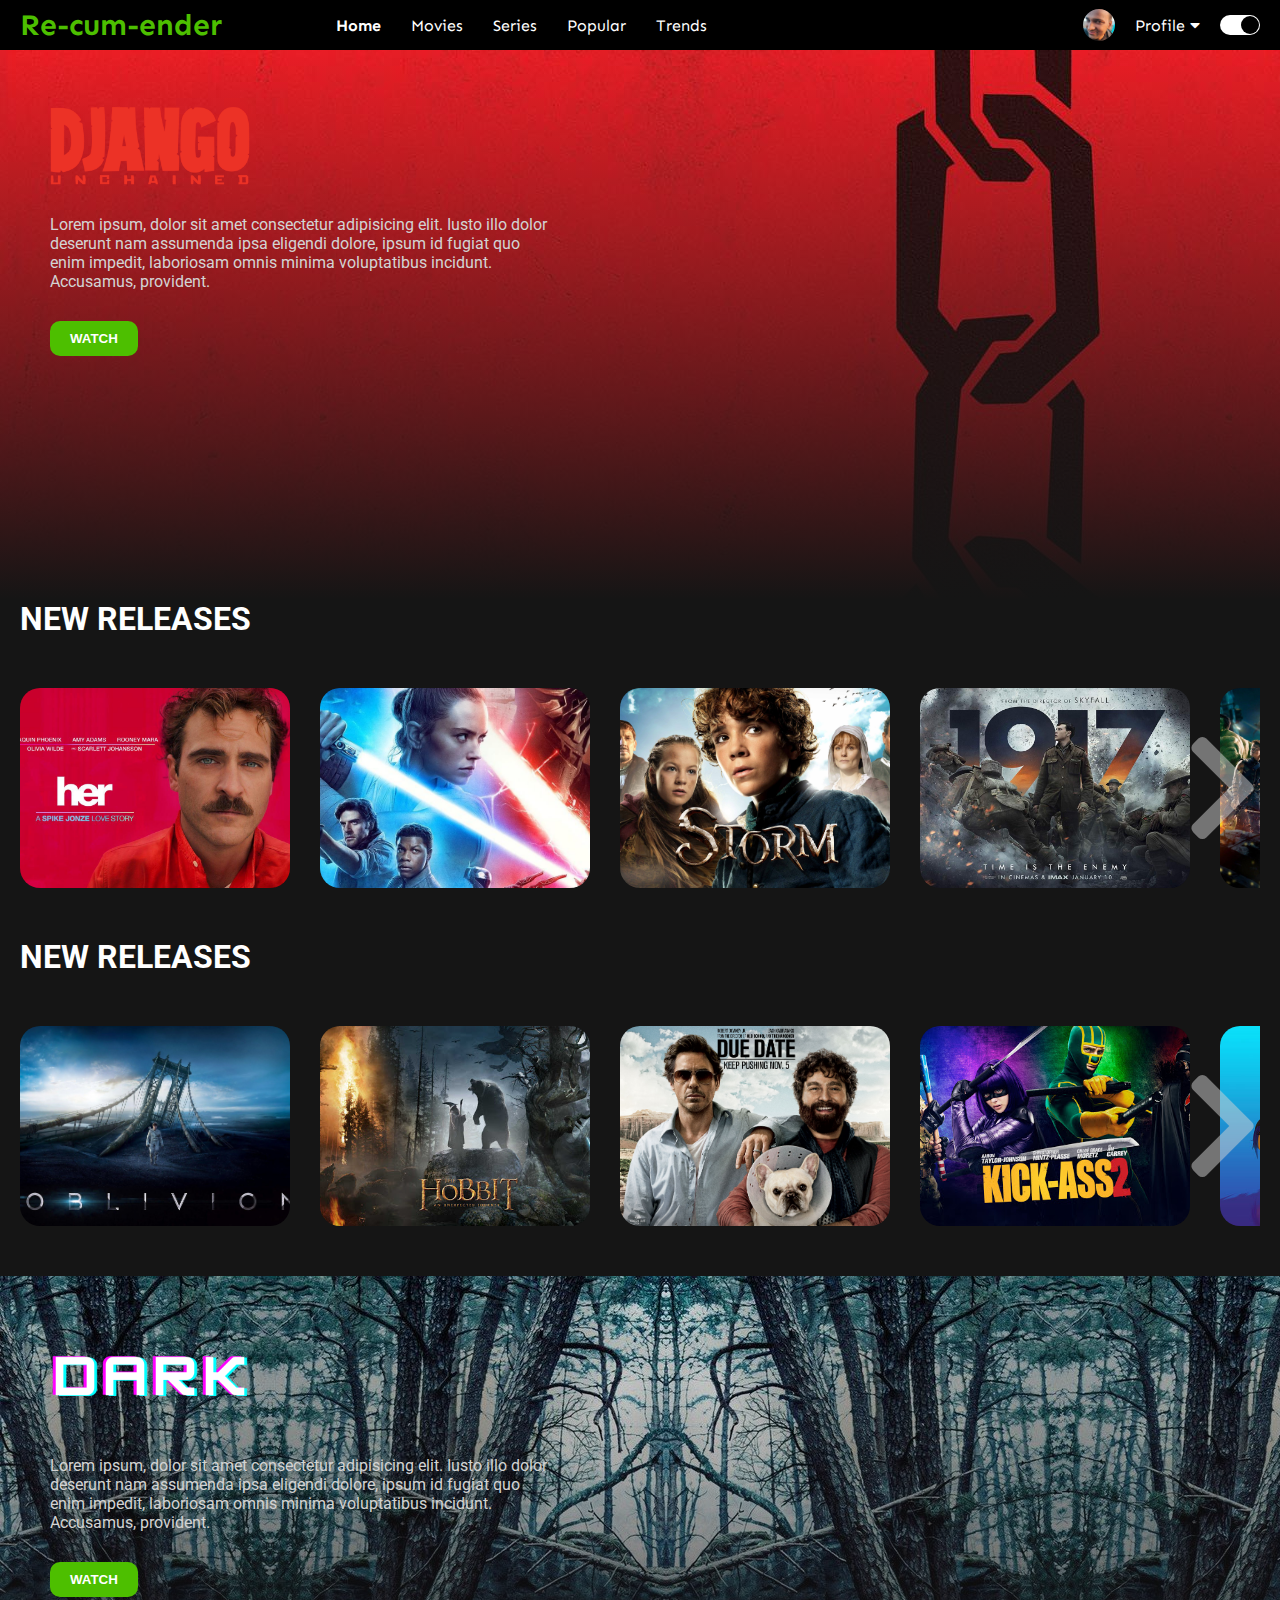
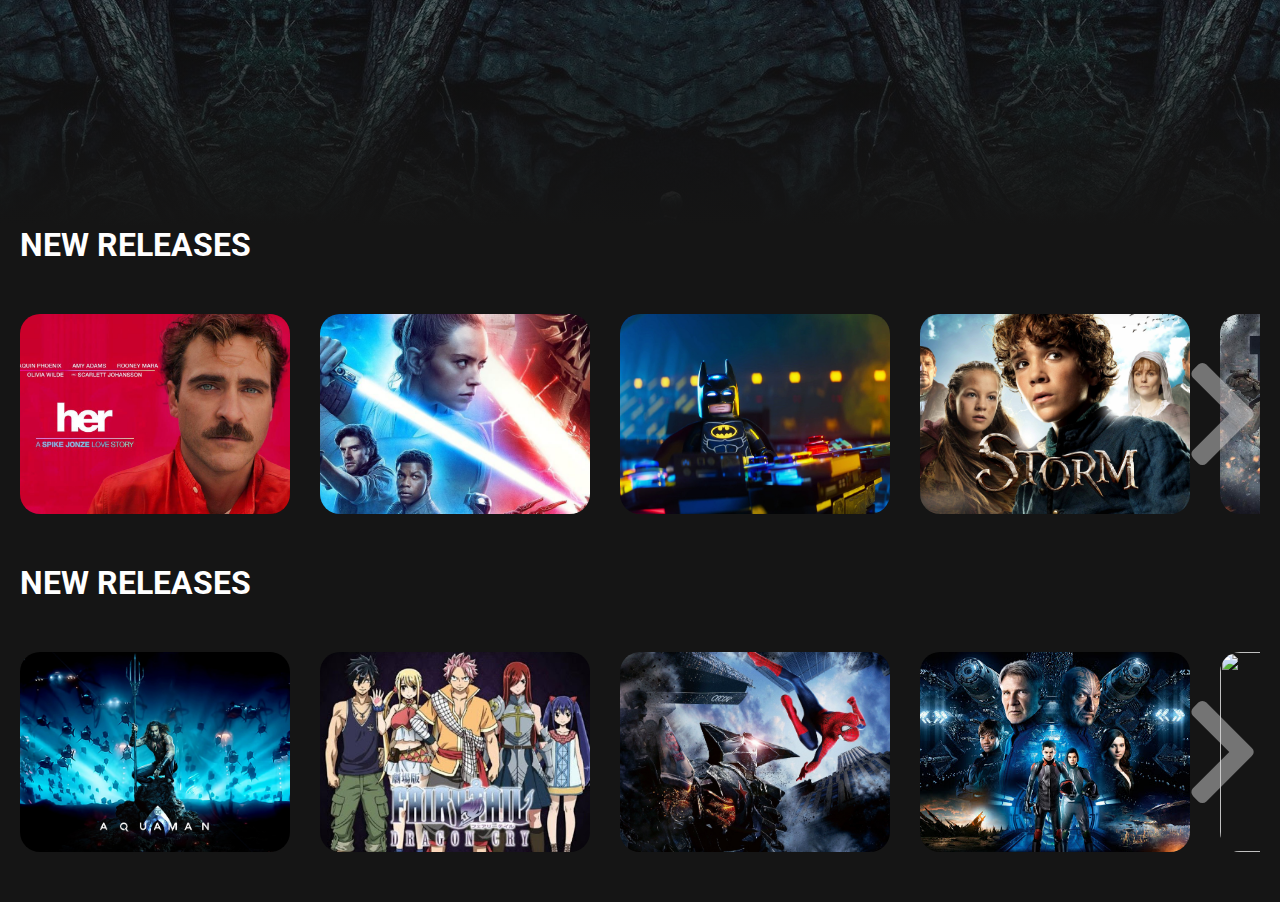
==== index.html @ 2d12590e "first commit" ====
<html lang="en">

<head>
    <meta charset="UTF-8">
    <meta http-equiv="X-UA-Compatible" content="IE=edge">
    <meta name="viewport" content="width=device-width, initial-scale=1.0">
    <link rel="stylesheet" href="style.css">
    <link
        href="https://fonts.googleapis.com/css2?family=Roboto:wght@100;300;400;500;700;900&family=Sen:wght@400;700;800&display=swap"
        rel="stylesheet">
    <link rel="stylesheet" href="https://cdnjs.cloudflare.com/ajax/libs/font-awesome/5.15.2/css/all.min.css">
    <link rel="stylesheet" href="https://unicons.iconscout.com/release/v4.0.0/css/line.css">
    <title>Movie Design</title>
</head>

<body>
    <div class="navbar">
        <div class="navbar-container">
            <div class="logo-container">
                <h1 class="logo">Re-cum-ender</h1>
            </div>
            <div class="menu-container">
                <ul class="menu-list">
                    <li class="menu-list-item active">Home</li>
                    <li class="menu-list-item">Movies</li>
                    <li class="menu-list-item">Series</li>
                    <li class="menu-list-item">Popular</li>
                    <li class="menu-list-item">Trends</li>

                </ul>
            </div>
            <div class="input-box">
                <input type="text" placeholder="Search...">
                <span class="icon">
                    <i class="uil uil-search search-icon"></i>
                </span>
                <i class="uil uil-times close-icon"></i>
            </div>
            <div class="profile-container" >
                <img class="profile-picture" src="naughty_vivek.jpg" alt="">
                <div class="profile-text-container" onclick="toggleMenu()" >
                    <span class="profile-text">Profile</span>
                    <i class="fas fa-caret-down"></i>
                    <div class="profile-menu" id="profileMenu">
                        <div class="sub-profile-menu">
                            <div class="user-info">
                                <img class="profile-picture" src="naughty_vivek.jpg" alt="">
                                <h2>Naughty Vivek</h2>
                            </div>
                            <hr>

                            <a href="#" class="profile-sub-menu-link">
                                
                                <p>Edit Profile</p>
                                <i class="fas fa-caret-right"></i>
                            </a>
                            <a href="#" class="profile-sub-menu-link">
                                <i class="fa fa-sign-out"></i>
                                <p>Logout</p>
                                <i class="fas fa-caret-right"></i>
                            </a>
                        </div>
                    </div>
                </div>
                <div class="toggle">
                    <!-- <i class="fas fa-moon toggle-icon"></i>
                    <i class="fas fa-sun toggle-icon"></i> -->
                    <div class="toggle-ball"></div>
                </div>
            </div>
        </div>
    </div>
    <!-- <div class="sidebar">
        <i class="left-menu-icon fas fa-search"></i>
        <i class="left-menu-icon fas fa-home"></i>
        <i class="left-menu-icon fas fa-users"></i>
        <i class="left-menu-icon fas fa-bookmark"></i>
        <i class="left-menu-icon fas fa-tv"></i>
        <i class="left-menu-icon fas fa-hourglass-start"></i>
        <i class="left-menu-icon fas fa-shopping-cart"></i>
    </div> -->
    <div class="container">
        <div class="content-container">
            <div class="featured-content"
                style="background: linear-gradient(to bottom, rgba(0,0,0,0), #151515), url('img/f-1.jpg');">
                <img class="featured-title" src="img/f-t-1.png" alt="">
                <p class="featured-desc">Lorem ipsum, dolor sit amet consectetur adipisicing elit. Iusto illo dolor
                    deserunt nam assumenda ipsa eligendi dolore, ipsum id fugiat quo enim impedit, laboriosam omnis
                    minima voluptatibus incidunt. Accusamus, provident.</p>
                <button class="featured-button">WATCH</button>
            </div>
            <div class="movie-list-container">
                <h1 class="movie-list-title">NEW RELEASES</h1>
                <div class="movie-list-wrapper">
                    <div class="movie-list">
                        <div class="movie-list-item">
                            <img class="movie-list-item-img" src="img/1.jpeg" alt="">
                            <span class="movie-list-item-title">Her</span>
                            <p class="movie-list-item-desc">Lorem ipsum dolor sit amet consectetur adipisicing elit. At
                                hic fugit similique accusantium.</p>
                            <button class="movie-list-item-button">Watch</button>
                        </div>
                        <div class="movie-list-item">
                            <img class="movie-list-item-img" src="img/2.jpeg" alt="">
                            <span class="movie-list-item-title">Star Wars</span>
                            <p class="movie-list-item-desc">Lorem ipsum dolor sit amet consectetur adipisicing elit. At
                                hic fugit similique accusantium.</p>
                            <button class="movie-list-item-button">Watch</button>
                        </div>
                        <div class="movie-list-item">
                            <img class="movie-list-item-img" src="img/3.jpg" alt="">
                            <span class="movie-list-item-title">Storm</span>
                            <p class="movie-list-item-desc">Lorem ipsum dolor sit amet consectetur adipisicing elit. At
                                hic fugit similique accusantium.</p>
                            <button class="movie-list-item-button">Watch</button>
                        </div>
                        <div class="movie-list-item">
                            <img class="movie-list-item-img" src="img/4.jpg" alt="">
                            <span class="movie-list-item-title">1917</span>
                            <p class="movie-list-item-desc">Lorem ipsum dolor sit amet consectetur adipisicing elit. At
                                hic fugit similique accusantium.</p>
                            <button class="movie-list-item-button">Watch</button>
                        </div>
                        <div class="movie-list-item">
                            <img class="movie-list-item-img" src="img/5.jpg" alt="">
                            <span class="movie-list-item-title">Avengers</span>
                            <p class="movie-list-item-desc">Lorem ipsum dolor sit amet consectetur adipisicing elit. At
                                hic fugit similique accusantium.</p>
                            <button class="movie-list-item-button">Watch</button>
                        </div>
                        <div class="movie-list-item">
                            <img class="movie-list-item-img" src="img/6.jpg" alt="">
                            <span class="movie-list-item-title">Her</span>
                            <p class="movie-list-item-desc">Lorem ipsum dolor sit amet consectetur adipisicing elit. At
                                hic fugit similique accusantium.</p>
                            <button class="movie-list-item-button">Watch</button>
                        </div>
                        <div class="movie-list-item">
                            <img class="movie-list-item-img" src="img/7.jpg" alt="">
                            <span class="movie-list-item-title">Her</span>
                            <p class="movie-list-item-desc">Lorem ipsum dolor sit amet consectetur adipisicing elit. At
                                hic fugit similique accusantium.</p>
                            <button class="movie-list-item-button">Watch</button>
                        </div>
                    </div>
                    <i class="fas fa-chevron-right arrow"></i>
                </div>
            </div>
            <div class="movie-list-container">
                <h1 class="movie-list-title">NEW RELEASES</h1>
                <div class="movie-list-wrapper">
                    <div class="movie-list">
                        <div class="movie-list-item">
                            <img class="movie-list-item-img" src="img/8.jpg" alt="">
                            <span class="movie-list-item-title">Her</span>
                            <p class="movie-list-item-desc">Lorem ipsum dolor sit amet consectetur adipisicing elit. At
                                hic fugit similique accusantium.</p>
                            <button class="movie-list-item-button">Watch</button>
                        </div>
                        <div class="movie-list-item">
                            <img class="movie-list-item-img" src="img/9.jpg" alt="">
                            <span class="movie-list-item-title">Her</span>
                            <p class="movie-list-item-desc">Lorem ipsum dolor sit amet consectetur adipisicing elit. At
                                hic fugit similique accusantium.</p>
                            <button class="movie-list-item-button">Watch</button>
                        </div>
                        <div class="movie-list-item">
                            <img class="movie-list-item-img" src="img/10.jpg" alt="">
                            <span class="movie-list-item-title">Her</span>
                            <p class="movie-list-item-desc">Lorem ipsum dolor sit amet consectetur adipisicing elit. At
                                hic fugit similique accusantium.</p>
                            <button class="movie-list-item-button">Watch</button>
                        </div>
                        <div class="movie-list-item">
                            <img class="movie-list-item-img" src="img/11.jpg" alt="">
                            <span class="movie-list-item-title">Her</span>
                            <p class="movie-list-item-desc">Lorem ipsum dolor sit amet consectetur adipisicing elit. At
                                hic fugit similique accusantium.</p>
                            <button class="movie-list-item-button">Watch</button>
                        </div>
                        <div class="movie-list-item">
                            <img class="movie-list-item-img" src="img/12.jpg" alt="">
                            <span class="movie-list-item-title">Her</span>
                            <p class="movie-list-item-desc">Lorem ipsum dolor sit amet consectetur adipisicing elit. At
                                hic fugit similique accusantium.</p>
                            <button class="movie-list-item-button">Watch</button>
                        </div>
                        <div class="movie-list-item">
                            <img class="movie-list-item-img" src="img/1.jpg" alt="">
                            <span class="movie-list-item-title">Her</span>
                            <p class="movie-list-item-desc">Lorem ipsum dolor sit amet consectetur adipisicing elit. At
                                hic fugit similique accusantium.</p>
                            <button class="movie-list-item-button">Watch</button>
                        </div>
                        <div class="movie-list-item">
                            <img class="movie-list-item-img" src="img/1.jpg" alt="">
                            <span class="movie-list-item-title">Her</span>
                            <p class="movie-list-item-desc">Lorem ipsum dolor sit amet consectetur adipisicing elit. At
                                hic fugit similique accusantium.</p>
                            <button class="movie-list-item-button">Watch</button>
                        </div>
                    </div>
                    <i class="fas fa-chevron-right arrow"></i>
                </div>
            </div>
            <div class="featured-content"
                style="background: linear-gradient(to bottom, rgba(0,0,0,0), #151515), url('img/f-2.jpg');">
                <img class="featured-title" src="img/f-t-2.png" alt="">
                <p class="featured-desc">Lorem ipsum, dolor sit amet consectetur adipisicing elit. Iusto illo dolor
                    deserunt nam assumenda ipsa eligendi dolore, ipsum id fugiat quo enim impedit, laboriosam omnis
                    minima voluptatibus incidunt. Accusamus, provident.</p>
                <button class="featured-button">WATCH</button>
            </div>
            <div class="movie-list-container">
                <h1 class="movie-list-title">NEW RELEASES</h1>
                <div class="movie-list-wrapper">
                    <div class="movie-list">
                        <div class="movie-list-item">
                            <img class="movie-list-item-img" src="img/1.jpeg" alt="">
                            <span class="movie-list-item-title">Her</span>
                            <p class="movie-list-item-desc">Lorem ipsum dolor sit amet consectetur adipisicing elit. At
                                hic fugit similique accusantium.</p>
                            <button class="movie-list-item-button">Watch</button>
                        </div>
                        <div class="movie-list-item">
                            <img class="movie-list-item-img" src="img/2.jpeg" alt="">
                            <span class="movie-list-item-title">Her</span>
                            <p class="movie-list-item-desc">Lorem ipsum dolor sit amet consectetur adipisicing elit. At
                                hic fugit similique accusantium.</p>
                            <button class="movie-list-item-button">Watch</button>
                        </div>
                        <div class="movie-list-item">
                            <img class="movie-list-item-img" src="img/15.jpg" alt="">
                            <span class="movie-list-item-title">Her</span>
                            <p class="movie-list-item-desc">Lorem ipsum dolor sit amet consectetur adipisicing elit. At
                                hic fugit similique accusantium.</p>
                            <button class="movie-list-item-button">Watch</button>
                        </div>
                        <div class="movie-list-item">
                            <img class="movie-list-item-img" src="img/3.jpg" alt="">
                            <span class="movie-list-item-title">Her</span>
                            <p class="movie-list-item-desc">Lorem ipsum dolor sit amet consectetur adipisicing elit. At
                                hic fugit similique accusantium.</p>
                            <button class="movie-list-item-button">Watch</button>
                        </div>
                        <div class="movie-list-item">
                            <img class="movie-list-item-img" src="img/4.jpg" alt="">
                            <span class="movie-list-item-title">Her</span>
                            <p class="movie-list-item-desc">Lorem ipsum dolor sit amet consectetur adipisicing elit. At
                                hic fugit similique accusantium.</p>
                            <button class="movie-list-item-button">Watch</button>
                        </div>
                        <div class="movie-list-item">
                            <img class="movie-list-item-img" src="img/5.jpg" alt="">
                            <span class="movie-list-item-title">Her</span>
                            <p class="movie-list-item-desc">Lorem ipsum dolor sit amet consectetur adipisicing elit. At
                                hic fugit similique accusantium.</p>
                            <button class="movie-list-item-button">Watch</button>
                        </div>
                        <div class="movie-list-item">
                            <img class="movie-list-item-img" src="img/1.jpg" alt="">
                            <span class="movie-list-item-title">Her</span>
                            <p class="movie-list-item-desc">Lorem ipsum dolor sit amet consectetur adipisicing elit. At
                                hic fugit similique accusantium.</p>
                            <button class="movie-list-item-button">Watch</button>
                        </div>
                    </div>
                    <i class="fas fa-chevron-right arrow"></i>
                </div>
            </div>
            <div class="movie-list-container">
                <h1 class="movie-list-title">NEW RELEASES</h1>
                <div class="movie-list-wrapper">
                    <div class="movie-list">
                        <div class="movie-list-item">
                            <img class="movie-list-item-img" src="img/17.jpg" alt="">
                            <span class="movie-list-item-title">Her</span>
                            <p class="movie-list-item-desc">Lorem ipsum dolor sit amet consectetur adipisicing elit. At
                                hic fugit similique accusantium.</p>
                            <button class="movie-list-item-button">Watch</button>
                        </div>
                        <div class="movie-list-item">
                            <img class="movie-list-item-img" src="img/18.jpg" alt="">
                            <span class="movie-list-item-title">Her</span>
                            <p class="movie-list-item-desc">Lorem ipsum dolor sit amet consectetur adipisicing elit. At
                                hic fugit similique accusantium.</p>
                            <button class="movie-list-item-button">Watch</button>
                        </div>
                        <div class="movie-list-item">
                            <img class="movie-list-item-img" src="img/19.jpg" alt="">
                            <span class="movie-list-item-title">Her</span>
                            <p class="movie-list-item-desc">Lorem ipsum dolor sit amet consectetur adipisicing elit. At
                                hic fugit similique accusantium.</p>
                            <button class="movie-list-item-button">Watch</button>
                        </div>
                        <div class="movie-list-item">
                            <img class="movie-list-item-img" src="img/7.jpg" alt="">
                            <span class="movie-list-item-title">Her</span>
                            <p class="movie-list-item-desc">Lorem ipsum dolor sit amet consectetur adipisicing elit. At
                                hic fugit similique accusantium.</p>
                            <button class="movie-list-item-button">Watch</button>
                        </div>
                        <div class="movie-list-item">
                            <img class="movie-list-item-img" src="img/1.jpg" alt="">
                            <span class="movie-list-item-title">Her</span>
                            <p class="movie-list-item-desc">Lorem ipsum dolor sit amet consectetur adipisicing elit. At
                                hic fugit similique accusantium.</p>
                            <button class="movie-list-item-button">Watch</button>
                        </div>
                        <div class="movie-list-item">
                            <img class="movie-list-item-img" src="img/1.jpg" alt="">
                            <span class="movie-list-item-title">Her</span>
                            <p class="movie-list-item-desc">Lorem ipsum dolor sit amet consectetur adipisicing elit. At
                                hic fugit similique accusantium.</p>
                            <button class="movie-list-item-button">Watch</button>
                        </div>
                        <div class="movie-list-item">
                            <img class="movie-list-item-img" src="img/1.jpg" alt="">
                            <span class="movie-list-item-title">Her</span>
                            <p class="movie-list-item-desc">Lorem ipsum dolor sit amet consectetur adipisicing elit. At
                                hic fugit similique accusantium.</p>
                            <button class="movie-list-item-button">Watch</button>
                        </div>
                    </div>
                    <i class="fas fa-chevron-right arrow"></i>
                </div>
            </div>
        </div>
    </div>
    <script src="app.js"></script>
</body>

</html>
---- style.css ----
* {
    margin: 0;
  }
  
  body {
    font-family: "Roboto", sans-serif;
  }
  
  .navbar {
    width: 100%;
    height: 50px;
    background-color: black;
    position: sticky;
    top: 0;
  }
  
  .navbar-container {
    display: flex;
    align-items: center;
    padding: 0 20px;
    height: 100%;
    color: white;
    font-family: "Sen", sans-serif;
  }
  
  .logo-container {
    flex: 2;
  }
  
  .logo {
    font-size: 30px;
    color: #4dbf00;
  }
  
  .menu-container {
    flex: 4;
  }
  
  .menu-list {
    display: flex;
    list-style: none;
  }
  
  .menu-list-item {
    margin-right: 30px;
  }
  
  .menu-list-item.active {
    font-weight: bold;
  }

  .input-box{
    flex:2;
    position: relative;
    /* height: 55px; */
    max-width: 55px;
    width: 100%;
    margin: 0 40px;
    border-radius: 6px;
    background-color: black;
    transition: all 0.6s cubic-bezier(0.68, -0.55, 0.265, 1.55);
  }
  .input-box.open{
    max-width: 150px;
  }

  input{
    position: relative;
    outline: none;
    border: none;
    height: 100%;
    width: 100%;
    border-radius: 6px;
    font-size: 16px;
    font-weight: 400;
    color: #fff;
    background-color:#000 ;
  }
  .input-box.open{
    padding: 0 15px 0 65px;
  }
  .icon{
    position: absolute;
    height: 100%;
    top: 0;
    left: 0;
    width: 60px;
    border-radius: 6px;
    display: flex;
    justify-content: center;
    background-color: #000;
  }
  .search-icon,
  .close-icon{
    position: absolute;
    top: 50%;
    font-size: 30px;
    transition: all 0.6s cubic-bezier(0.68, -0.55, 0.265, 1.55);
    cursor: pointer;
  }
  .search-icon{
    color: #4dbf00;
    
    transform: translateY(-50%) rotate(90deg);
  }
  .input-box.open .search-icon{
    transform: translateY(-50%) rotate(0);
    cursor: default;
  }
  .close-icon{
    right: -45px;
    color: #4dbf00;
    padding: 5px;
    opacity: 0;
    pointer-events: none;
    transform: translateY(-50%);
  }
  .input-box.open .close-icon{
    opacity: 1;
    pointer-events: auto;
    transform: translateY(-50%) rotate(180deg);
  }

  .profile-container {
    flex: 2;
    display: flex;
    align-items: center;
    justify-content: flex-end;
  }
  
  .profile-text-container {
    margin: 0 20px;
    cursor: pointer;
  }
  
  .profile-picture {
    width: 32px;
    height: 32px;
    border-radius: 50%;
    object-fit: cover;
  }

  .profile-menu{
    position: absolute;
    top: 100%;
    right: 10%;
    width: 320px;
    max-height: 0px;
    overflow: hidden;
    transition: max-height 0.5s;
  }

  .profile-menu.open-menu{
    max-height: 400px;
  }

  .sub-profile-menu{
    background: #fff;
    padding: 20px;
    margin: 10px;
  }
  .user-info{
    color: #000;
    display: flex;
    align-items: center;
  }
  .user-info h2{
    font-weight: 500;
  }
  .user-info img{
    /* width: 60px; */
    border-radius: 50%;
    margin-right: 15px;
  }
  .sub-profile-menu hr{
    border:0;
    height:1px;
    width:1px;
    color: #000;
  }

  .profile-sub-menu-link{
    display: flex;
    align-items: center;
    text-decoration: none;
    color: #000;
    margin: 12px 0;
  }

  .profile-sub-menu-link p{
    width: 100%;
  }

  .profile-sub-menu-link i{
    transition: transform 0.5s;
  }
  .profile-sub-menu-link:hover i{
    transform: translateX(5px);
  }
  .profile-sub-menu-link:hover p{
    font-weight: 600;
  }


  .toggle {
    width: 40px;
    height: 20px;
    background-color: white;
    border-radius: 30px;
    display: flex;
    align-items: center;
    cursor: pointer;
    justify-content: space-around;
    position: relative;
  }
  
  .toggle-icon {
    color: goldenrod;
  }
  
  .toggle-ball {
    width: 18px;
    height: 18px;
    background-color: black;
    position: absolute;
    right: 1px;
    border-radius: 50%;
    transition: 0.5s ease all;
  }
  
  
  .left-menu-icon {
    color: white;
    font-size: 20px;
    margin-bottom: 40px;
  }
  
  .container {
    background-color: #151515;
    min-height: calc(100vh - 50px);
    color: white;
  }
  
  /* .content-container {
    margin-left: 50px;
  } */
  
  .featured-content {
    height: 50vh;
    padding: 50px;
  }
  
  .featured-title {
    width: 200px;
  }
  
  .featured-desc {
    width: 500px;
    color: lightgray;
    margin: 30px 0;
  }
  
  .featured-button {
    background-color: #4dbf00;
    color: white;
    padding: 10px 20px;
    border-radius: 10px;
    border: none;
    outline: none;
    font-weight: bold;
  }
  
  .movie-list-container {
    padding: 0 20px;
  }
  
  .movie-list-wrapper {
    position: relative;
    overflow: hidden;
  }
  
  .movie-list {
    display: flex;
    align-items: center;
    height: 300px;
    transform: translateX(0);
    transition: all 1s ease-in-out;
  }
  
  .movie-list-item {
    margin-right: 30px;
    position: relative;
  }
  
  .movie-list-item:hover .movie-list-item-img {
    transform: scale(1.2);
    margin: 0 30px;
    opacity: 0.5;
  }
  
  .movie-list-item:hover .movie-list-item-title,
  .movie-list-item:hover .movie-list-item-desc,
  .movie-list-item:hover .movie-list-item-button {
    opacity: 1;
  }
  
  .movie-list-item-img {
    transition: all 1s ease-in-out;
    width: 270px;
    height: 200px;
    object-fit: cover;
    border-radius: 20px;
  }
  
  .movie-list-item-title {
    background-color: #333;
    padding: 0 10px;
    font-size: 32px;
    font-weight: bold;
    position: absolute;
    top: 10%;
    left: 50px;
    opacity: 0;
    transition: 1s all ease-in-out;
  }
  
  .movie-list-item-desc {
    background-color: #333;
    padding: 10px;
    font-size: 14px;
    position: absolute;
    top: 30%;
    left: 50px;
    width: 230px;
    opacity: 0;
    transition: 1s all ease-in-out;
  }
  
  .movie-list-item-button {
    padding: 10px;
    background-color: #4dbf00;
    color: white;
    border-radius: 10px;
    outline: none;
    border: none;
    cursor: pointer;
    position: absolute;
    bottom: 20px;
    left: 50px;
    opacity: 0;
    transition: 1s all ease-in-out;
  }
  
  .arrow {
    font-size: 120px;
    position: absolute;
    top: 90px;
    right: 0;
    color: lightgray;
    opacity: 0.5;
    cursor: pointer;
  }
  
  .container.active {
    background-color: white;
  }
  
  .movie-list-title.active {
    color: black;
  }
  
  .navbar-container.active {
    background-color: white;
  
    color: black;
  }
  
  .input-box.active{
    background-color: white;
    color: black;
  }
  /* .input.active{
    background-color: white;
    color: black;
  } */

  .icon.active{
    background-color: white;
  }

  .input-box.open.active{
    background-color: white;
  }
  .search-icon.active,
  .close-icon.active{
    background-color: white;
  }
  .sidebar.active{
      background-color: white;
  }
  
  .left-menu-icon.active{
      color: black;
  }


  .sub-profile-menu.active{
    background:#151515;
  }

  .user-info.active{
    color: white;
  }

  .sub-profile-menu.active hr{
     color:#fff;
  }
  .profile-sub-menu-link.active{
    color:#fff;
  }
  
  .toggle.active{
      background-color: black;
  }
  
  .toggle-ball.active{
      background-color: white;
      transform: translateX(-20px);
  }
  
  @media only screen and (max-width: 940px){
      .menu-container{
          display: none;
      }
  }
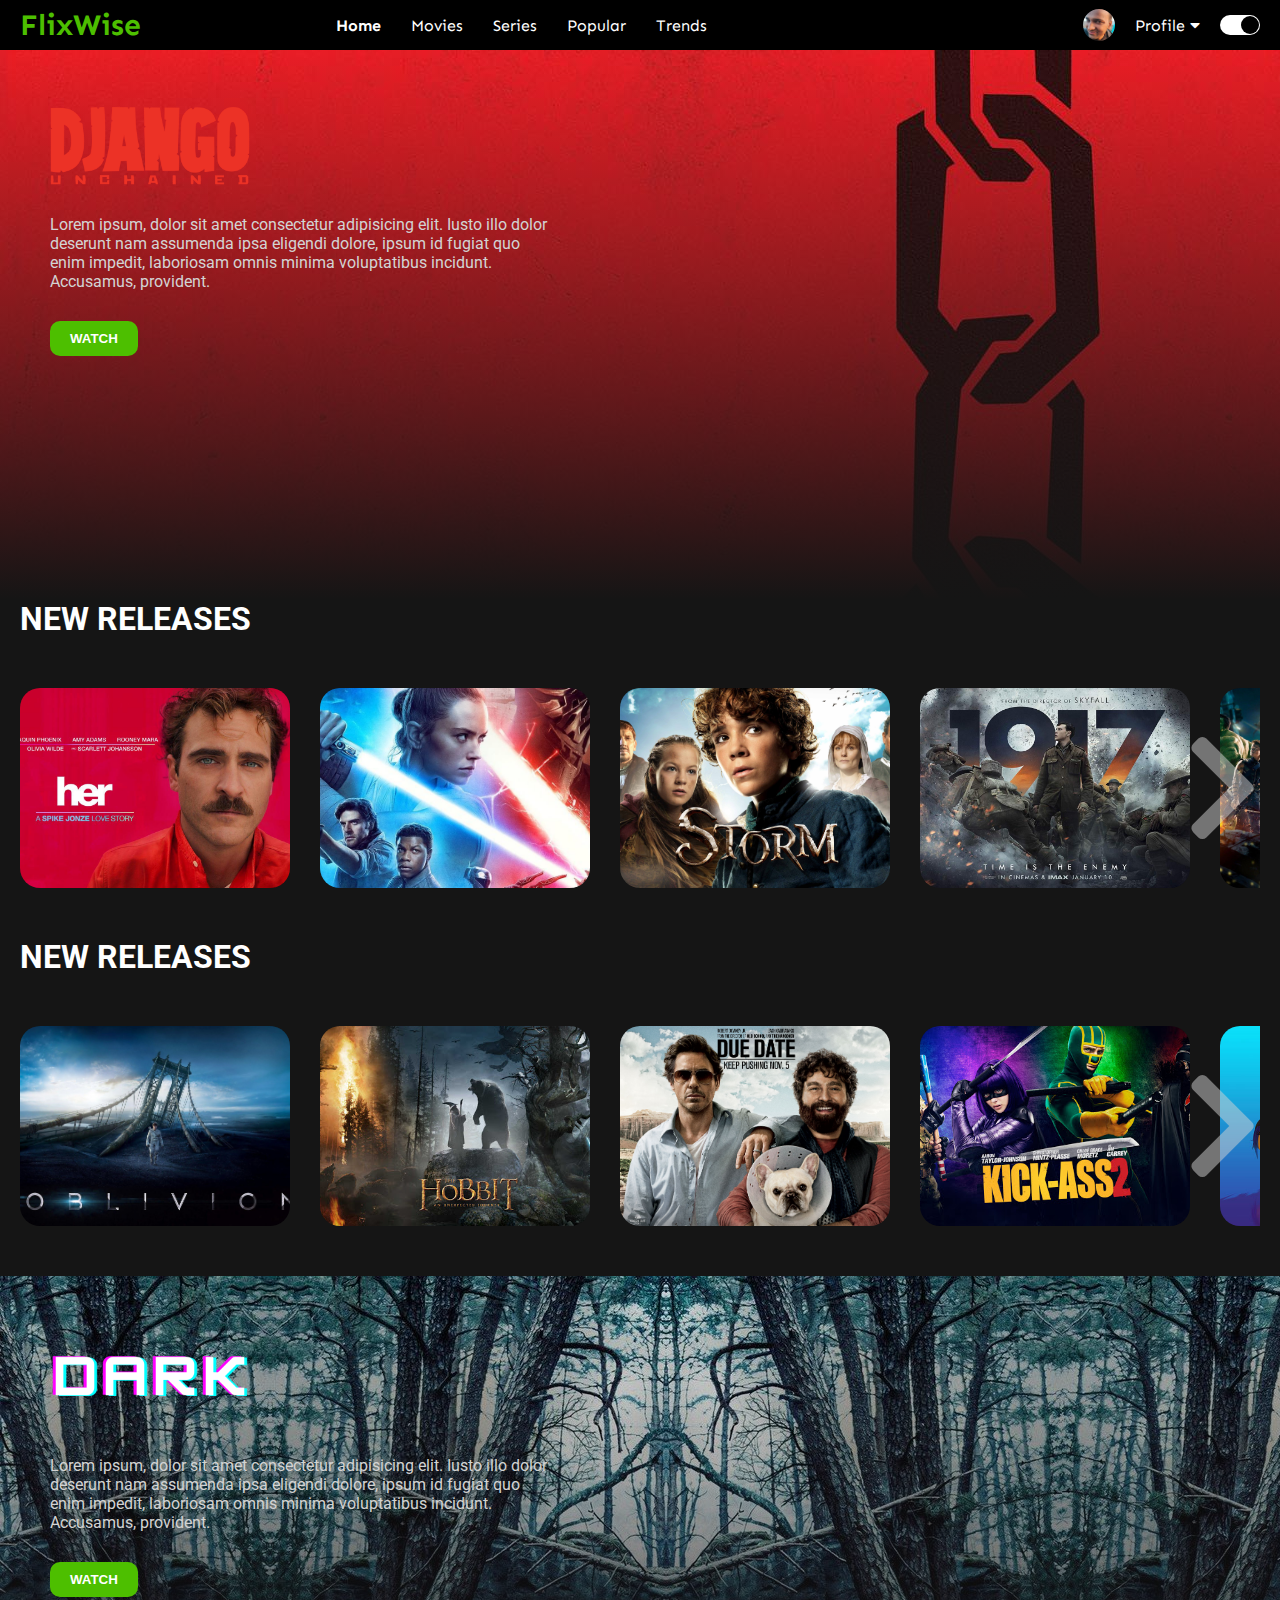
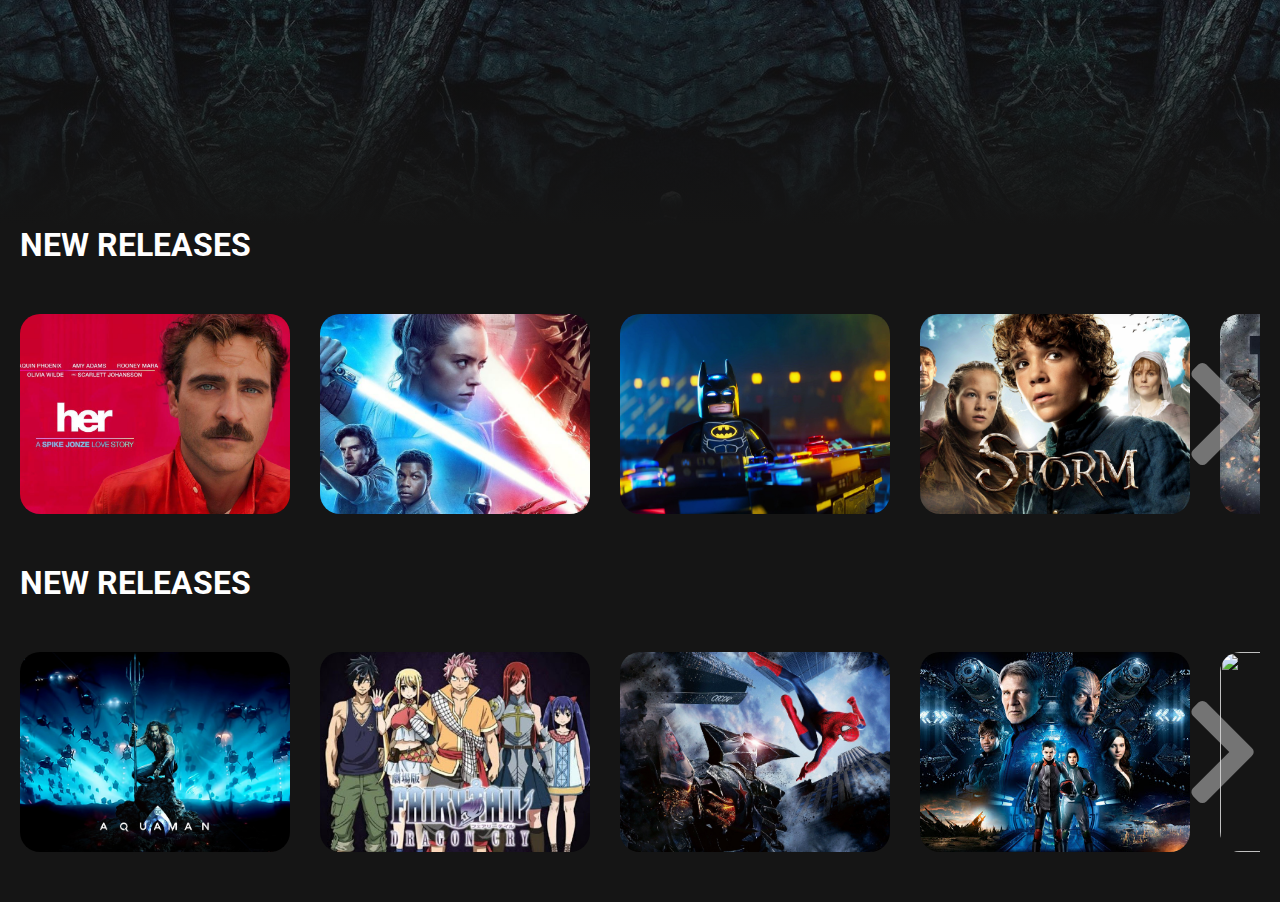
==== commit 4fa9fae1: "sligh edit" ====
--- a/index.html
+++ b/index.html
@@ -17,7 +17,7 @@
     <div class="navbar">
         <div class="navbar-container">
             <div class="logo-container">
-                <h1 class="logo">Re-cum-ender</h1>
+                <h1 class="logo">FlixWise</h1>
             </div>
             <div class="menu-container">
                 <ul class="menu-list">
